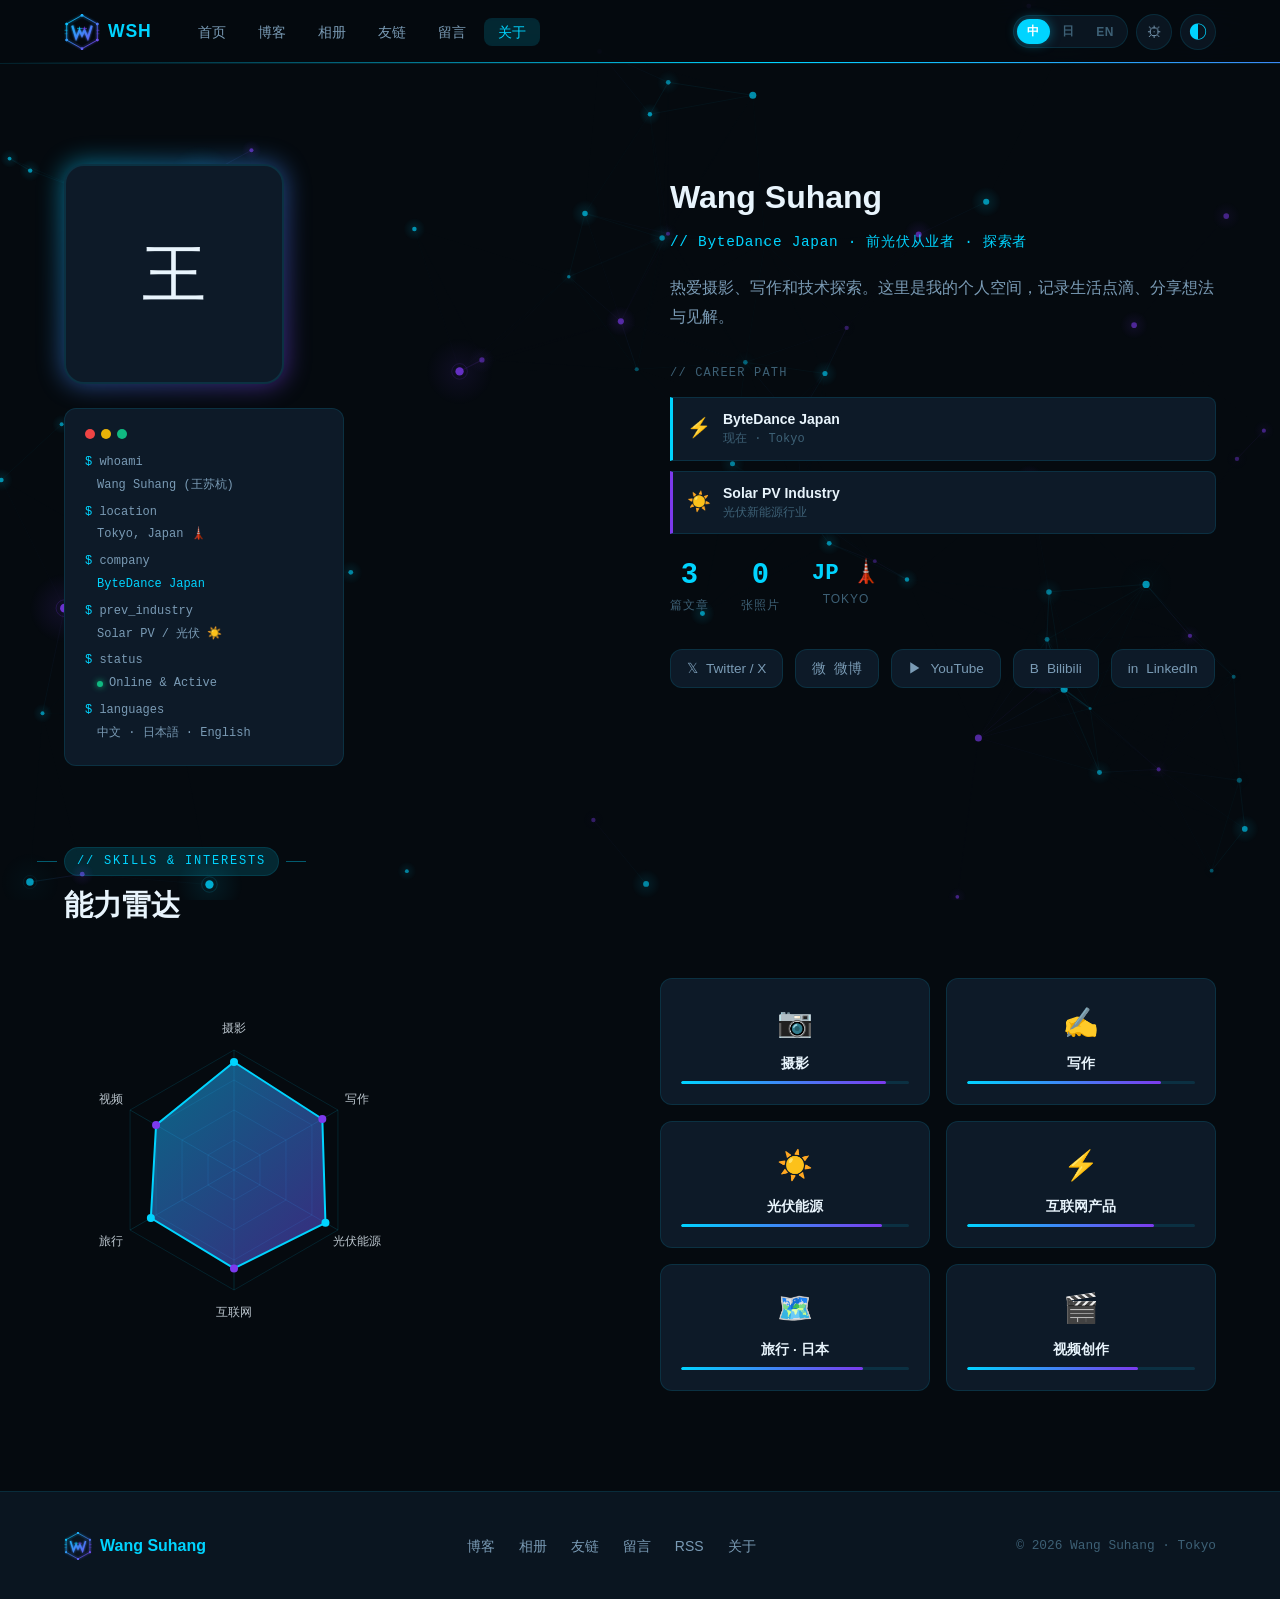
==== about.html @ 3ae5cc38 "Initial commit" ====
<!DOCTYPE html>
<html lang="zh-CN" data-theme="dark">
<head>
  <meta charset="UTF-8">
  <meta name="viewport" content="width=device-width, initial-scale=1.0">
  <title>关于 — Wang Suhang</title>
  <link rel="stylesheet" href="css/main.css">
  <link rel="stylesheet" href="css/tech.css?v=2">
  <link rel="icon" href="data:image/svg+xml,<svg xmlns='http://www.w3.org/2000/svg' viewBox='0 0 100 100'><text y='.9em' font-size='90'>⬡</text></svg>">
</head>
<body>
  <canvas id="matrix" aria-hidden="true"></canvas>
  <canvas id="particles" aria-hidden="true"></canvas>
  <div class="data-stream data-stream-left" aria-hidden="true"></div>
  <div class="data-stream data-stream-right" aria-hidden="true"></div>

  <nav class="nav" id="nav">
    <div class="nav-inner">
      <a href="index.html" class="nav-logo">
        <span class="logo-hex">⬡</span><span class="logo-text">WSH</span>
      </a>
      <ul class="nav-links">
        <li><a href="index.html" class="nav-link" data-i18n="nav.home">首页</a></li>
        <li><a href="blog.html" class="nav-link" data-i18n="nav.blog">博客</a></li>
        <li><a href="gallery.html" class="nav-link" data-i18n="nav.gallery">相册</a></li>
        <li><a href="friends.html" class="nav-link">友链</a></li>
        <li><a href="guestbook.html" class="nav-link">留言</a></li>
        <li><a href="about.html" class="nav-link active" data-i18n="nav.about">关于</a></li>
      </ul>
      <div class="nav-controls">
        <div class="lang-switcher" id="langSwitcher">
          <button class="lang-btn active" data-lang="zh">中</button>
          <button class="lang-btn" data-lang="ja">日</button>
          <button class="lang-btn" data-lang="en">EN</button>
        </div>
        <button class="theme-toggle" id="themeToggle"><span class="theme-icon">◐</span></button>
        <button class="menu-toggle" id="menuToggle"><span></span><span></span><span></span></button>
      </div>
    </div>
    <div class="mobile-menu" id="mobileMenu">
      <a href="index.html" class="mobile-link" data-i18n="nav.home">首页</a>
      <a href="blog.html" class="mobile-link" data-i18n="nav.blog">博客</a>
      <a href="gallery.html" class="mobile-link" data-i18n="nav.gallery">相册</a>
      <a href="friends.html" class="mobile-link">友链</a>
      <a href="guestbook.html" class="mobile-link">留言</a>
      <a href="about.html" class="mobile-link" data-i18n="nav.about">关于</a>
    </div>
  </nav>

  <main style="padding-top: var(--nav-height);">
    <div class="section">
      <div class="container">
        <div class="about-grid">

          <!-- Left: Avatar + Terminal -->
          <div class="about-avatar fade-in">
            <div style="position:relative;display:inline-block;">
              <div class="avatar-glow"></div>
              <div class="avatar-frame" style="font-size:4rem;">王</div>
            </div>

            <!-- Terminal block -->
            <div style="margin-top:24px;background:var(--bg-card);border:1px solid var(--border);border-radius:var(--radius);padding:20px;font-family:var(--font-mono);font-size:0.75rem;color:var(--text-secondary);line-height:1.9;">
              <div style="display:flex;gap:6px;margin-bottom:12px;">
                <span style="width:10px;height:10px;border-radius:50%;background:#ef4444;"></span>
                <span style="width:10px;height:10px;border-radius:50%;background:#eab308;"></span>
                <span style="width:10px;height:10px;border-radius:50%;background:#10b981;"></span>
              </div>
              <div><span style="color:var(--accent);">$ </span>whoami</div>
              <div style="padding-left:12px;">Wang Suhang (王苏杭)</div>
              <div style="margin-top:4px;"><span style="color:var(--accent);">$ </span>location</div>
              <div style="padding-left:12px;">Tokyo, Japan 🗼</div>
              <div style="margin-top:4px;"><span style="color:var(--accent);">$ </span>company</div>
              <div style="padding-left:12px;color:#00d4ff;">ByteDance Japan</div>
              <div style="margin-top:4px;"><span style="color:var(--accent);">$ </span>prev_industry</div>
              <div style="padding-left:12px;">Solar PV / 光伏 ☀️</div>
              <div style="margin-top:4px;"><span style="color:var(--accent);">$ </span>status</div>
              <div style="padding-left:12px;display:flex;align-items:center;gap:6px;">
                <span style="width:6px;height:6px;border-radius:50%;background:#10b981;box-shadow:0 0 6px #10b981;display:inline-block;animation:pulse 2s infinite;"></span>
                Online &amp; Active
              </div>
              <div style="margin-top:4px;"><span style="color:var(--accent);">$ </span>languages</div>
              <div style="padding-left:12px;">中文 · 日本語 · English</div>
            </div>
          </div>

          <!-- Right: Info -->
          <div class="about-info fade-in">
            <h1 class="about-name">Wang Suhang</h1>
            <div class="about-tagline">// ByteDance Japan · 前光伏从业者 · 探索者</div>
            <p class="about-bio" data-i18n="about.bio">
              在字节跳动日本工作，曾深耕光伏新能源行业。热爱摄影、写作和技术探索，在两个截然不同的行业间穿行，深感跨界思维的力量。这里是我的个人空间，记录生活、分享见解、留住美好瞬间。
            </p>

            <!-- Career timeline -->
            <div style="margin-bottom:28px;">
              <div style="font-size:0.75rem;font-family:var(--font-mono);color:var(--text-muted);letter-spacing:0.1em;text-transform:uppercase;margin-bottom:14px;">// Career Path</div>
              <div style="display:flex;flex-direction:column;gap:10px;">
                <div style="display:flex;align-items:center;gap:12px;padding:10px 14px;background:var(--bg-card);border:1px solid var(--border);border-left:3px solid var(--accent);border-radius:0 var(--radius-sm) var(--radius-sm) 0;">
                  <span style="font-size:1.2rem;">⚡</span>
                  <div>
                    <div style="font-weight:600;font-size:0.875rem;">ByteDance Japan</div>
                    <div style="font-size:0.75rem;color:var(--text-muted);font-family:var(--font-mono);">现在 · Tokyo</div>
                  </div>
                </div>
                <div style="display:flex;align-items:center;gap:12px;padding:10px 14px;background:var(--bg-card);border:1px solid var(--border);border-left:3px solid var(--accent2);border-radius:0 var(--radius-sm) var(--radius-sm) 0;">
                  <span style="font-size:1.2rem;">☀️</span>
                  <div>
                    <div style="font-weight:600;font-size:0.875rem;">Solar PV Industry</div>
                    <div style="font-size:0.75rem;color:var(--text-muted);font-family:var(--font-mono);">光伏新能源行业</div>
                  </div>
                </div>
              </div>
            </div>

            <div class="about-stats">
              <div class="stat-item">
                <span class="stat-num" id="statPosts" data-count="0">0</span>
                <span class="stat-label" data-i18n="about.posts">篇文章</span>
              </div>
              <div class="stat-item">
                <span class="stat-num" id="statPhotos" data-count="0">0</span>
                <span class="stat-label" data-i18n="about.photos">张照片</span>
              </div>
              <div class="stat-item">
                <span class="stat-num" style="font-size:1.4rem;">JP 🗼</span>
                <span class="stat-label">Tokyo</span>
              </div>
            </div>

            <div class="social-links">
              <a href="#" class="social-link"><span>𝕏</span> Twitter / X</a>
              <a href="#" class="social-link"><span>微</span> 微博</a>
              <a href="#" class="social-link"><span>▶</span> YouTube</a>
              <a href="#" class="social-link"><span>B</span> Bilibili</a>
              <a href="#" class="social-link"><span>in</span> LinkedIn</a>
            </div>
          </div>
        </div>

        <!-- Radar + Skills -->
        <div class="skills-section fade-in">
          <div class="section-header" style="text-align:left;">
            <div class="section-tag">// Skills &amp; Interests</div>
            <h2 class="section-title" style="font-size:1.8rem;">能力雷达</h2>
          </div>

          <div style="display:grid;grid-template-columns:1fr 1fr;gap:40px;align-items:start;margin-top:32px;">
            <!-- Radar chart -->
            <div class="radar-wrap" style="justify-content:flex-start;">
              <canvas id="radarChart" style="max-width:340px;width:100%;"></canvas>
            </div>

            <!-- Skill cards -->
            <div class="skills-grid" style="margin-top:0;">
              <div class="skill-card" data-level="0.9">
                <div class="skill-icon">📷</div>
                <div class="skill-name">摄影</div>
                <div class="skill-bar"><div class="skill-fill"></div></div>
              </div>
              <div class="skill-card" data-level="0.85">
                <div class="skill-icon">✍️</div>
                <div class="skill-name">写作</div>
                <div class="skill-bar"><div class="skill-fill"></div></div>
              </div>
              <div class="skill-card" data-level="0.88">
                <div class="skill-icon">☀️</div>
                <div class="skill-name">光伏能源</div>
                <div class="skill-bar"><div class="skill-fill"></div></div>
              </div>
              <div class="skill-card" data-level="0.82">
                <div class="skill-icon">⚡</div>
                <div class="skill-name">互联网产品</div>
                <div class="skill-bar"><div class="skill-fill"></div></div>
              </div>
              <div class="skill-card" data-level="0.8">
                <div class="skill-icon">🗺️</div>
                <div class="skill-name">旅行 · 日本</div>
                <div class="skill-bar"><div class="skill-fill"></div></div>
              </div>
              <div class="skill-card" data-level="0.75">
                <div class="skill-icon">🎬</div>
                <div class="skill-name">视频创作</div>
                <div class="skill-bar"><div class="skill-fill"></div></div>
              </div>
            </div>
          </div>
        </div>

      </div>
    </div>
  </main>

  <footer class="footer">
    <div class="container">
      <div class="footer-inner">
        <div class="footer-brand"><span class="logo-hex">⬡</span><span class="footer-name">Wang Suhang</span></div>
        <div class="footer-links">
          <a href="blog.html" data-i18n="nav.blog">博客</a>
          <a href="gallery.html" data-i18n="nav.gallery">相册</a>
          <a href="friends.html">友链</a>
          <a href="guestbook.html">留言</a>
          <a href="feed.html">RSS</a>
          <a href="about.html" data-i18n="nav.about">关于</a>
        </div>
        <div class="footer-copy">© 2026 Wang Suhang · Tokyo</div>
      </div>
    </div>
  </footer>

  <script src="js/i18n.js"></script>
  <script src="js/theme.js"></script>
  <script src="js/matrix.js?v=3"></script>
  <script src="js/particles.js"></script>
  <script src="js/demo-data.js"></script>
  <script src="js/main.js"></script>
  <script src="js/video.js"></script>
  <script src="js/effects.js"></script>
  <script src="js/logo.js"></script>
  <script src="js/fx-panel.js"></script>
  <script src="js/about-page.js"></script>
  <script>
    document.addEventListener('DOMContentLoaded', () => {
      drawRadar('radarChart',
        ['摄影','写作','光伏能源','互联网','旅行','视频'],
        [0.9, 0.85, 0.88, 0.82, 0.8, 0.75]
      );
    });
  </script>
</body>
</html>
---- css/main.css ----
/* ============================================
   DESIGN TOKENS
   ============================================ */
:root {
  /* Colors - Dark Theme */
  --bg-primary: #050a0f;
  --bg-secondary: #0a1520;
  --bg-card: #0d1a28;
  --bg-card-hover: #122030;

  --accent: #00d4ff;
  --accent-dim: rgba(0, 212, 255, 0.15);
  --accent-glow: rgba(0, 212, 255, 0.4);
  --accent2: #7c3aed;
  --accent2-dim: rgba(124, 58, 237, 0.15);

  --text-primary: #e8f4fc;
  --text-secondary: #7a9bb5;
  --text-muted: #3d6075;

  --border: rgba(0, 212, 255, 0.12);
  --border-hover: rgba(0, 212, 255, 0.35);

  --shadow-card: 0 4px 24px rgba(0, 0, 0, 0.4);
  --shadow-glow: 0 0 30px rgba(0, 212, 255, 0.15);

  /* Typography */
  --font-sans: -apple-system, BlinkMacSystemFont, 'PingFang SC', 'Noto Sans SC', 'Hiragino Kaku Gothic ProN', 'Yu Gothic', 'Microsoft YaHei', sans-serif;
  --font-mono: 'SF Mono', 'Cascadia Code', 'Consolas', 'Source Code Pro', monospace;

  /* Sizes */
  --nav-height: 64px;
  --radius: 12px;
  --radius-sm: 8px;
  --radius-lg: 20px;

  /* Transitions */
  --transition: 0.25s cubic-bezier(0.4, 0, 0.2, 1);
  --transition-slow: 0.5s cubic-bezier(0.4, 0, 0.2, 1);
}

/* Light Theme */
[data-theme="light"] {
  --bg-primary: #f0f4f8;
  --bg-secondary: #e2eaf2;
  --bg-card: #ffffff;
  --bg-card-hover: #f7fafc;

  --accent: #0077aa;
  --accent-dim: rgba(0, 119, 170, 0.1);
  --accent-glow: rgba(0, 119, 170, 0.25);
  --accent2: #6d28d9;
  --accent2-dim: rgba(109, 40, 217, 0.1);

  --text-primary: #0f1923;
  --text-secondary: #4a6280;
  --text-muted: #8aa0b8;

  --border: rgba(0, 119, 170, 0.15);
  --border-hover: rgba(0, 119, 170, 0.4);

  --shadow-card: 0 4px 20px rgba(0, 0, 0, 0.08);
  --shadow-glow: 0 0 24px rgba(0, 119, 170, 0.1);
}

/* ============================================
   RESET & BASE
   ============================================ */
*, *::before, *::after { box-sizing: border-box; margin: 0; padding: 0; }

html { scroll-behavior: smooth; font-size: 16px; }

body {
  font-family: var(--font-sans);
  background: var(--bg-primary);
  color: var(--text-primary);
  line-height: 1.6;
  overflow-x: hidden;
  transition: background var(--transition), color var(--transition);
}

a { color: inherit; text-decoration: none; }
img { display: block; max-width: 100%; }
button { cursor: pointer; border: none; background: none; font-family: inherit; }
ul { list-style: none; }

/* Scrollbar */
::-webkit-scrollbar { width: 6px; }
::-webkit-scrollbar-track { background: var(--bg-secondary); }
::-webkit-scrollbar-thumb { background: var(--accent-dim); border-radius: 3px; }
::-webkit-scrollbar-thumb:hover { background: var(--accent); }

/* ============================================
   CANVAS PARTICLES
   ============================================ */
#particles {
  position: fixed;
  inset: 0;
  z-index: 0;
  pointer-events: none;
  opacity: 0.6;
}

/* ============================================
   NAVIGATION
   ============================================ */
.nav {
  position: fixed;
  top: 0; left: 0; right: 0;
  z-index: 100;
  height: var(--nav-height);
  background: rgba(5, 10, 15, 0.75);
  backdrop-filter: blur(20px);
  -webkit-backdrop-filter: blur(20px);
  border-bottom: 1px solid var(--border);
  transition: background var(--transition), border-color var(--transition);
}

[data-theme="light"] .nav {
  background: rgba(240, 244, 248, 0.85);
}

.nav.scrolled {
  background: rgba(5, 10, 15, 0.95);
  border-color: var(--border-hover);
}

[data-theme="light"] .nav.scrolled {
  background: rgba(240, 244, 248, 0.97);
}

.nav-inner {
  max-width: 1200px;
  margin: 0 auto;
  padding: 0 24px;
  height: 100%;
  display: flex;
  align-items: center;
  gap: 32px;
}

.nav-logo {
  display: flex;
  align-items: center;
  gap: 8px;
  font-weight: 700;
  font-size: 1.1rem;
  color: var(--accent);
  letter-spacing: 0.05em;
  flex-shrink: 0;
}

.logo-hex {
  font-size: 1.4rem;
  filter: drop-shadow(0 0 8px var(--accent-glow));
  animation: hexRotate 8s linear infinite;
}

@keyframes hexRotate {
  from { transform: rotate(0deg); }
  to { transform: rotate(360deg); }
}

.nav-links {
  display: flex;
  gap: 4px;
  flex: 1;
}

.nav-link {
  padding: 6px 14px;
  border-radius: var(--radius-sm);
  font-size: 0.9rem;
  color: var(--text-secondary);
  transition: color var(--transition), background var(--transition);
  position: relative;
}

.nav-link:hover, .nav-link.active {
  color: var(--accent);
  background: var(--accent-dim);
}

.nav-controls {
  display: flex;
  align-items: center;
  gap: 8px;
  margin-left: auto;
}

/* Language Switcher */
.lang-switcher {
  display: flex;
  background: var(--bg-secondary);
  border: 1px solid var(--border);
  border-radius: 999px;
  padding: 3px;
  gap: 2px;
}

.lang-btn {
  padding: 4px 10px;
  border-radius: 999px;
  font-size: 0.75rem;
  font-weight: 600;
  color: var(--text-muted);
  transition: all var(--transition);
  letter-spacing: 0.05em;
}

.lang-btn:hover { color: var(--text-secondary); }

.lang-btn.active {
  background: var(--accent);
  color: #fff;
  box-shadow: 0 0 12px var(--accent-glow);
}

/* Theme Toggle */
.theme-toggle {
  width: 36px;
  height: 36px;
  border-radius: 50%;
  display: flex;
  align-items: center;
  justify-content: center;
  background: var(--bg-secondary);
  border: 1px solid var(--border);
  color: var(--accent);
  font-size: 1.1rem;
  transition: all var(--transition);
}

.theme-toggle:hover {
  border-color: var(--accent);
  box-shadow: 0 0 12px var(--accent-glow);
}

/* Mobile Menu Button */
.menu-toggle {
  display: none;
  flex-direction: column;
  gap: 5px;
  width: 36px;
  height: 36px;
  align-items: center;
  justify-content: center;
  border-radius: var(--radius-sm);
  background: var(--bg-secondary);
  border: 1px solid var(--border);
}

.menu-toggle span {
  display: block;
  width: 18px;
  height: 1.5px;
  background: var(--text-primary);
  border-radius: 2px;
  transition: all var(--transition);
}

/* Mobile Menu */
.mobile-menu {
  display: none;
  flex-direction: column;
  padding: 16px 24px;
  border-top: 1px solid var(--border);
  background: var(--bg-primary);
  gap: 4px;
}

.mobile-menu.open { display: flex; }

.mobile-link {
  padding: 10px 14px;
  border-radius: var(--radius-sm);
  color: var(--text-secondary);
  font-size: 0.95rem;
  transition: all var(--transition);
}

.mobile-link:hover { color: var(--accent); background: var(--accent-dim); }

/* ============================================
   HERO
   ============================================ */
.hero {
  position: relative;
  min-height: 100vh;
  display: flex;
  align-items: center;
  justify-content: center;
  padding: var(--nav-height) 24px 80px;
  overflow: hidden;
}

/* Animated grid */
.hero-grid {
  position: absolute;
  inset: 0;
  background-image:
    linear-gradient(var(--border) 1px, transparent 1px),
    linear-gradient(90deg, var(--border) 1px, transparent 1px);
  background-size: 60px 60px;
  mask-image: radial-gradient(ellipse 80% 70% at 50% 50%, black 30%, transparent 100%);
  animation: gridScroll 20s linear infinite;
}

@keyframes gridScroll {
  from { transform: translateY(0); }
  to { transform: translateY(60px); }
}

.hero-content {
  position: relative;
  z-index: 1;
  text-align: center;
  max-width: 800px;
}

.hero-badge {
  display: inline-flex;
  align-items: center;
  gap: 8px;
  padding: 6px 16px;
  border-radius: 999px;
  border: 1px solid var(--border);
  background: var(--accent-dim);
  font-size: 0.8rem;
  font-family: var(--font-mono);
  color: var(--accent);
  margin-bottom: 32px;
  letter-spacing: 0.05em;
}

.badge-dot {
  width: 7px;
  height: 7px;
  border-radius: 50%;
  background: var(--accent);
  box-shadow: 0 0 8px var(--accent);
  animation: pulse 2s ease-in-out infinite;
}

@keyframes pulse {
  0%, 100% { opacity: 1; transform: scale(1); }
  50% { opacity: 0.6; transform: scale(0.85); }
}

.hero-title {
  font-size: clamp(2.5rem, 6vw, 4.5rem);
  font-weight: 800;
  line-height: 1.1;
  margin-bottom: 24px;
  display: flex;
  flex-direction: column;
  gap: 8px;
}

.title-line {
  font-size: 0.5em;
  color: var(--text-secondary);
  font-weight: 400;
  letter-spacing: 0.1em;
}

.title-name {
  background: linear-gradient(135deg, var(--accent) 0%, var(--accent2) 100%);
  -webkit-background-clip: text;
  -webkit-text-fill-color: transparent;
  background-clip: text;
  filter: drop-shadow(0 0 30px var(--accent-glow));
}

/* Glitch effect */
.glitch {
  position: relative;
}

.glitch::before, .glitch::after {
  content: attr(data-text);
  position: absolute;
  top: 0; left: 0;
  background: linear-gradient(135deg, var(--accent) 0%, var(--accent2) 100%);
  -webkit-background-clip: text;
  -webkit-text-fill-color: transparent;
  background-clip: text;
}

.glitch::before {
  animation: glitch1 4s infinite;
  clip-path: polygon(0 20%, 100% 20%, 100% 40%, 0 40%);
}

.glitch::after {
  animation: glitch2 4s infinite;
  clip-path: polygon(0 60%, 100% 60%, 100% 80%, 0 80%);
}

@keyframes glitch1 {
  0%, 90%, 100% { transform: translate(0); opacity: 0; }
  92% { transform: translate(-3px, 1px); opacity: 0.7; }
  94% { transform: translate(3px, -1px); opacity: 0.7; }
  96% { transform: translate(0); opacity: 0; }
}

@keyframes glitch2 {
  0%, 93%, 100% { transform: translate(0); opacity: 0; }
  95% { transform: translate(3px, 2px); opacity: 0.5; }
  97% { transform: translate(-3px, -2px); opacity: 0.5; }
  99% { transform: translate(0); opacity: 0; }
}

.hero-subtitle {
  font-size: clamp(1rem, 2.5vw, 1.25rem);
  color: var(--text-secondary);
  margin-bottom: 40px;
  font-family: var(--font-mono);
  letter-spacing: 0.05em;
}

.hero-actions {
  display: flex;
  gap: 16px;
  justify-content: center;
  flex-wrap: wrap;
}

.hero-scroll {
  position: absolute;
  bottom: 32px;
  left: 50%;
  transform: translateX(-50%);
  display: flex;
  flex-direction: column;
  align-items: center;
  gap: 8px;
  color: var(--text-muted);
  font-size: 0.7rem;
  font-family: var(--font-mono);
  letter-spacing: 0.1em;
  text-transform: uppercase;
  animation: scrollBounce 2s ease-in-out infinite;
}

.scroll-line {
  width: 1px;
  height: 40px;
  background: linear-gradient(to bottom, transparent, var(--accent));
}

@keyframes scrollBounce {
  0%, 100% { transform: translateX(-50%) translateY(0); }
  50% { transform: translateX(-50%) translateY(8px); }
}

/* ============================================
   BUTTONS
   ============================================ */
.btn {
  display: inline-flex;
  align-items: center;
  gap: 8px;
  padding: 12px 24px;
  border-radius: var(--radius);
  font-size: 0.9rem;
  font-weight: 600;
  transition: all var(--transition);
  cursor: pointer;
  border: 1px solid transparent;
  position: relative;
  overflow: hidden;
}

.btn svg { width: 16px; height: 16px; transition: transform var(--transition); }
.btn:hover svg { transform: translateX(3px); }

.btn-primary {
  background: linear-gradient(135deg, var(--accent), var(--accent2));
  color: #fff;
  box-shadow: 0 4px 20px var(--accent-glow);
}

.btn-primary:hover {
  box-shadow: 0 6px 30px var(--accent-glow), 0 0 0 1px var(--accent);
  transform: translateY(-1px);
}

.btn-ghost {
  background: transparent;
  color: var(--text-secondary);
  border-color: var(--border);
}

.btn-ghost:hover {
  color: var(--accent);
  border-color: var(--accent);
  background: var(--accent-dim);
}

.btn-outline {
  background: transparent;
  color: var(--accent);
  border-color: var(--accent);
}

.btn-outline:hover {
  background: var(--accent-dim);
  box-shadow: 0 0 16px var(--accent-glow);
}

/* ============================================
   SECTIONS
   ============================================ */
.section {
  position: relative;
  z-index: 1;
  padding: 100px 0;
}

.section-dark {
  background: var(--bg-secondary);
}

.container {
  max-width: 1200px;
  margin: 0 auto;
  padding: 0 24px;
}

.section-header {
  text-align: center;
  margin-bottom: 56px;
}

.section-tag {
  display: inline-block;
  font-family: var(--font-mono);
  font-size: 0.75rem;
  color: var(--accent);
  letter-spacing: 0.15em;
  text-transform: uppercase;
  margin-bottom: 12px;
  padding: 4px 12px;
  border: 1px solid var(--border);
  border-radius: 999px;
  background: var(--accent-dim);
}

.section-title {
  font-size: clamp(1.8rem, 4vw, 2.8rem);
  font-weight: 700;
  line-height: 1.2;
}

.section-footer {
  text-align: center;
  margin-top: 48px;
}

/* ============================================
   POSTS GRID
   ============================================ */
.posts-grid {
  display: grid;
  grid-template-columns: repeat(auto-fill, minmax(320px, 1fr));
  gap: 24px;
}

.post-card {
  background: var(--bg-card);
  border: 1px solid var(--border);
  border-radius: var(--radius-lg);
  padding: 28px;
  transition: all var(--transition);
  cursor: pointer;
  display: flex;
  flex-direction: column;
  gap: 12px;
  position: relative;
  overflow: hidden;
}

.post-card::before {
  content: '';
  position: absolute;
  top: 0; left: 0; right: 0;
  height: 2px;
  background: linear-gradient(90deg, var(--accent), var(--accent2));
  transform: scaleX(0);
  transition: transform var(--transition);
}

.post-card:hover {
  border-color: var(--border-hover);
  transform: translateY(-4px);
  box-shadow: var(--shadow-card), var(--shadow-glow);
}

.post-card:hover::before { transform: scaleX(1); }

.post-meta {
  display: flex;
  align-items: center;
  gap: 12px;
  font-size: 0.75rem;
  font-family: var(--font-mono);
  color: var(--text-muted);
}

.post-tag {
  padding: 2px 8px;
  border-radius: 999px;
  background: var(--accent2-dim);
  color: var(--accent2);
  border: 1px solid rgba(124, 58, 237, 0.2);
}

[data-theme="light"] .post-tag {
  background: rgba(109, 40, 217, 0.08);
}

.post-title {
  font-size: 1.1rem;
  font-weight: 600;
  line-height: 1.4;
  color: var(--text-primary);
}

.post-excerpt {
  font-size: 0.875rem;
  color: var(--text-secondary);
  line-height: 1.6;
  flex: 1;
  display: -webkit-box;
  -webkit-line-clamp: 3;
  -webkit-box-orient: vertical;
  overflow: hidden;
}

.post-footer {
  display: flex;
  align-items: center;
  justify-content: space-between;
  margin-top: 8px;
  padding-top: 16px;
  border-top: 1px solid var(--border);
  font-size: 0.8rem;
  color: var(--text-muted);
  font-family: var(--font-mono);
}

.post-read {
  color: var(--accent);
  display: flex;
  align-items: center;
  gap: 4px;
}

/* ============================================
   GALLERY GRID
   ============================================ */
.gallery-grid {
  display: grid;
  grid-template-columns: repeat(auto-fill, minmax(240px, 1fr));
  gap: 16px;
}

.gallery-item {
  aspect-ratio: 1;
  border-radius: var(--radius);
  overflow: hidden;
  background: var(--bg-card);
  border: 1px solid var(--border);
  position: relative;
  cursor: pointer;
  transition: all var(--transition);
}

.gallery-item:hover {
  transform: scale(1.02);
  box-shadow: var(--shadow-card);
  border-color: var(--border-hover);
}

.gallery-item img, .gallery-item video {
  width: 100%;
  height: 100%;
  object-fit: cover;
  transition: transform var(--transition-slow);
}

.gallery-item:hover img, .gallery-item:hover video {
  transform: scale(1.05);
}

.gallery-overlay {
  position: absolute;
  inset: 0;
  background: linear-gradient(to top, rgba(5,10,15,0.8) 0%, transparent 60%);
  display: flex;
  align-items: flex-end;
  padding: 16px;
  opacity: 0;
  transition: opacity var(--transition);
}

.gallery-item:hover .gallery-overlay { opacity: 1; }

.gallery-caption {
  font-size: 0.8rem;
  color: rgba(255,255,255,0.9);
}

.gallery-placeholder {
  width: 100%;
  height: 100%;
  display: flex;
  flex-direction: column;
  align-items: center;
  justify-content: center;
  gap: 12px;
  color: var(--text-muted);
  font-size: 0.8rem;
  font-family: var(--font-mono);
}

.gallery-placeholder-icon {
  font-size: 2rem;
  opacity: 0.4;
}

/* ============================================
   FOOTER
   ============================================ */
.footer {
  position: relative;
  z-index: 1;
  background: var(--bg-secondary);
  border-top: 1px solid var(--border);
  padding: 40px 0;
}

.footer-inner {
  display: flex;
  align-items: center;
  justify-content: space-between;
  flex-wrap: wrap;
  gap: 16px;
}

.footer-brand {
  display: flex;
  align-items: center;
  gap: 8px;
  font-weight: 600;
  color: var(--accent);
}

.footer-links {
  display: flex;
  gap: 24px;
}

.footer-links a {
  font-size: 0.875rem;
  color: var(--text-secondary);
  transition: color var(--transition);
}

.footer-links a:hover { color: var(--accent); }

.footer-copy {
  font-size: 0.8rem;
  color: var(--text-muted);
  font-family: var(--font-mono);
}

/* ============================================
   PAGE HEADER (for inner pages)
   ============================================ */
.page-header {
  padding: calc(var(--nav-height) + 60px) 24px 60px;
  text-align: center;
  position: relative;
  overflow: hidden;
  border-bottom: 1px solid var(--border);
}

.page-header-bg {
  position: absolute;
  inset: 0;
  background:
    radial-gradient(ellipse 60% 100% at 50% 0%, var(--accent-dim) 0%, transparent 70%);
  pointer-events: none;
}

.page-header-content { position: relative; z-index: 1; }

.page-tag {
  display: inline-block;
  font-family: var(--font-mono);
  font-size: 0.75rem;
  color: var(--accent);
  letter-spacing: 0.15em;
  text-transform: uppercase;
  margin-bottom: 16px;
}

.page-title {
  font-size: clamp(2rem, 5vw, 3.5rem);
  font-weight: 800;
  margin-bottom: 12px;
}

.page-subtitle {
  font-size: 1rem;
  color: var(--text-secondary);
}

/* ============================================
   BLOG PAGE
   ============================================ */
.blog-controls {
  display: flex;
  align-items: center;
  justify-content: space-between;
  margin-bottom: 32px;
  gap: 16px;
  flex-wrap: wrap;
}

.search-box {
  display: flex;
  align-items: center;
  gap: 10px;
  background: var(--bg-card);
  border: 1px solid var(--border);
  border-radius: var(--radius);
  padding: 10px 16px;
  flex: 1;
  max-width: 400px;
  transition: border-color var(--transition);
}

.search-box:focus-within {
  border-color: var(--accent);
  box-shadow: 0 0 0 3px var(--accent-dim);
}

.search-box input {
  background: none;
  border: none;
  outline: none;
  color: var(--text-primary);
  font-family: var(--font-sans);
  font-size: 0.9rem;
  width: 100%;
}

.search-box input::placeholder { color: var(--text-muted); }

.search-icon { color: var(--text-muted); font-size: 0.9rem; }

.tag-filters {
  display: flex;
  gap: 8px;
  flex-wrap: wrap;
}

.tag-filter {
  padding: 6px 14px;
  border-radius: 999px;
  font-size: 0.8rem;
  border: 1px solid var(--border);
  background: var(--bg-card);
  color: var(--text-secondary);
  cursor: pointer;
  transition: all var(--transition);
}

.tag-filter:hover, .tag-filter.active {
  border-color: var(--accent);
  color: var(--accent);
  background: var(--accent-dim);
}

/* Admin Button */
.admin-fab {
  position: fixed;
  bottom: 32px;
  right: 32px;
  z-index: 50;
  width: 56px;
  height: 56px;
  border-radius: 50%;
  background: linear-gradient(135deg, var(--accent), var(--accent2));
  color: #fff;
  font-size: 1.5rem;
  display: flex;
  align-items: center;
  justify-content: center;
  box-shadow: 0 4px 20px var(--accent-glow);
  transition: all var(--transition);
  cursor: pointer;
  border: none;
}

.admin-fab:hover {
  transform: scale(1.1);
  box-shadow: 0 6px 30px var(--accent-glow);
}

/* ============================================
   BLOG POST DETAIL
   ============================================ */
.post-detail {
  max-width: 760px;
  margin: 0 auto;
  padding: 60px 24px 100px;
}

.post-detail-header {
  margin-bottom: 48px;
}

.post-detail-meta {
  display: flex;
  align-items: center;
  gap: 16px;
  margin-bottom: 20px;
  font-size: 0.8rem;
  font-family: var(--font-mono);
  color: var(--text-muted);
  flex-wrap: wrap;
}

.post-detail-title {
  font-size: clamp(1.8rem, 4vw, 2.8rem);
  font-weight: 800;
  line-height: 1.2;
  margin-bottom: 16px;
}

.post-detail-subtitle {
  font-size: 1.05rem;
  color: var(--text-secondary);
  line-height: 1.6;
}

.post-detail-divider {
  height: 1px;
  background: var(--border);
  margin: 32px 0;
}

/* Prose styles */
.prose {
  color: var(--text-primary);
  line-height: 1.8;
  font-size: 1rem;
}

.prose h1, .prose h2, .prose h3, .prose h4 {
  font-weight: 700;
  line-height: 1.3;
  margin: 2em 0 0.75em;
}

.prose h2 { font-size: 1.5rem; color: var(--accent); }
.prose h3 { font-size: 1.2rem; }

.prose p { margin: 0 0 1.25em; }

.prose a {
  color: var(--accent);
  border-bottom: 1px solid var(--accent-dim);
  transition: border-color var(--transition);
}

.prose a:hover { border-color: var(--accent); }

.prose code {
  font-family: var(--font-mono);
  font-size: 0.85em;
  background: var(--bg-card);
  color: var(--accent);
  padding: 2px 6px;
  border-radius: 4px;
  border: 1px solid var(--border);
}

.prose pre {
  background: var(--bg-card);
  border: 1px solid var(--border);
  border-radius: var(--radius);
  padding: 20px;
  overflow-x: auto;
  margin: 1.5em 0;
}

.prose pre code {
  background: none;
  border: none;
  padding: 0;
  font-size: 0.875rem;
  color: var(--text-primary);
}

.prose blockquote {
  border-left: 3px solid var(--accent);
  padding-left: 20px;
  color: var(--text-secondary);
  font-style: italic;
  margin: 1.5em 0;
}

.prose ul, .prose ol {
  padding-left: 1.5em;
  margin: 1em 0;
}

.prose li { margin: 0.4em 0; }
.prose ul li { list-style: disc; }
.prose ol li { list-style: decimal; }

.prose img {
  border-radius: var(--radius);
  margin: 1.5em 0;
  max-width: 100%;
  border: 1px solid var(--border);
}

.prose hr {
  border: none;
  border-top: 1px solid var(--border);
  margin: 2em 0;
}

/* Share Buttons */
.share-section {
  margin-top: 60px;
  padding-top: 32px;
  border-top: 1px solid var(--border);
}

.share-label {
  font-size: 0.85rem;
  font-family: var(--font-mono);
  color: var(--text-muted);
  letter-spacing: 0.1em;
  text-transform: uppercase;
  margin-bottom: 16px;
}

.share-buttons {
  display: flex;
  gap: 12px;
  flex-wrap: wrap;
}

.share-btn {
  display: flex;
  align-items: center;
  gap: 8px;
  padding: 9px 18px;
  border-radius: var(--radius);
  font-size: 0.85rem;
  font-weight: 500;
  border: 1px solid var(--border);
  background: var(--bg-card);
  color: var(--text-secondary);
  cursor: pointer;
  transition: all var(--transition);
}

.share-btn:hover {
  transform: translateY(-2px);
  box-shadow: 0 4px 12px rgba(0,0,0,0.2);
}

.share-btn.twitter:hover { border-color: #1da1f2; color: #1da1f2; background: rgba(29,161,242,0.08); }
.share-btn.weibo:hover { border-color: #e6162d; color: #e6162d; background: rgba(230,22,45,0.08); }
.share-btn.wechat:hover { border-color: #07c160; color: #07c160; background: rgba(7,193,96,0.08); }
.share-btn.linkedin:hover { border-color: #0077b5; color: #0077b5; background: rgba(0,119,181,0.08); }
.share-btn.copy:hover { border-color: var(--accent); color: var(--accent); background: var(--accent-dim); }

/* WeChat QR Popup */
.wechat-popup {
  position: fixed;
  inset: 0;
  z-index: 200;
  background: rgba(0,0,0,0.7);
  display: flex;
  align-items: center;
  justify-content: center;
  backdrop-filter: blur(8px);
}

.wechat-popup.hidden { display: none; }

.wechat-popup-inner {
  background: var(--bg-card);
  border: 1px solid var(--border);
  border-radius: var(--radius-lg);
  padding: 32px;
  text-align: center;
  max-width: 300px;
}

.wechat-qr {
  width: 200px;
  height: 200px;
  margin: 0 auto 16px;
  background: #fff;
  border-radius: var(--radius);
  display: flex;
  align-items: center;
  justify-content: center;
  font-size: 0.8rem;
  color: #333;
  padding: 8px;
}

/* ============================================
   ABOUT PAGE
   ============================================ */
.about-grid {
  display: grid;
  grid-template-columns: 1fr 1fr;
  gap: 60px;
  align-items: start;
}

.about-avatar {
  position: relative;
  width: 280px;
}

.avatar-frame {
  position: relative;
  width: 220px;
  height: 220px;
  border-radius: var(--radius-lg);
  overflow: hidden;
  border: 2px solid var(--border);
  background: var(--bg-card);
  display: flex;
  align-items: center;
  justify-content: center;
  font-size: 5rem;
}

.avatar-glow {
  position: absolute;
  inset: -2px;
  border-radius: calc(var(--radius-lg) + 2px);
  background: linear-gradient(135deg, var(--accent), var(--accent2));
  z-index: -1;
  opacity: 0.5;
  filter: blur(12px);
}

.about-info { padding-top: 8px; }

.about-name {
  font-size: 2rem;
  font-weight: 800;
  margin-bottom: 8px;
}

.about-tagline {
  font-family: var(--font-mono);
  color: var(--accent);
  font-size: 0.9rem;
  margin-bottom: 20px;
  letter-spacing: 0.05em;
}

.about-bio {
  color: var(--text-secondary);
  line-height: 1.8;
  margin-bottom: 32px;
}

.about-stats {
  display: flex;
  gap: 32px;
  margin-bottom: 32px;
}

.stat-item { text-align: center; }

.stat-num {
  font-size: 1.8rem;
  font-weight: 800;
  color: var(--accent);
  font-family: var(--font-mono);
  display: block;
  line-height: 1;
}

.stat-label {
  font-size: 0.75rem;
  color: var(--text-muted);
  text-transform: uppercase;
  letter-spacing: 0.08em;
  margin-top: 4px;
}

.social-links {
  display: flex;
  gap: 12px;
  flex-wrap: wrap;
}

.social-link {
  display: flex;
  align-items: center;
  gap: 8px;
  padding: 8px 16px;
  border-radius: var(--radius);
  border: 1px solid var(--border);
  background: var(--bg-card);
  color: var(--text-secondary);
  font-size: 0.85rem;
  transition: all var(--transition);
}

.social-link:hover {
  border-color: var(--accent);
  color: var(--accent);
  background: var(--accent-dim);
}

/* Skills */
.skills-section { margin-top: 80px; }

.skills-grid {
  display: grid;
  grid-template-columns: repeat(auto-fill, minmax(200px, 1fr));
  gap: 16px;
  margin-top: 32px;
}

.skill-card {
  background: var(--bg-card);
  border: 1px solid var(--border);
  border-radius: var(--radius);
  padding: 20px;
  text-align: center;
  transition: all var(--transition);
}

.skill-card:hover {
  border-color: var(--accent);
  box-shadow: var(--shadow-glow);
  transform: translateY(-2px);
}

.skill-icon { font-size: 1.8rem; margin-bottom: 8px; }
.skill-name { font-size: 0.85rem; font-weight: 600; margin-bottom: 6px; }

.skill-bar {
  height: 3px;
  background: var(--border);
  border-radius: 2px;
  overflow: hidden;
}

.skill-fill {
  height: 100%;
  background: linear-gradient(90deg, var(--accent), var(--accent2));
  border-radius: 2px;
  transform-origin: left;
  transform: scaleX(0);
  transition: transform 1s cubic-bezier(0.4, 0, 0.2, 1);
}

.skill-card.animate .skill-fill { transform: scaleX(1); }

/* ============================================
   GALLERY PAGE
   ============================================ */
.gallery-controls {
  display: flex;
  gap: 12px;
  margin-bottom: 32px;
  flex-wrap: wrap;
}

.gallery-filter {
  padding: 7px 18px;
  border-radius: 999px;
  font-size: 0.85rem;
  border: 1px solid var(--border);
  background: var(--bg-card);
  color: var(--text-secondary);
  cursor: pointer;
  transition: all var(--transition);
}

.gallery-filter:hover, .gallery-filter.active {
  border-color: var(--accent);
  color: var(--accent);
  background: var(--accent-dim);
}

.gallery-main {
  display: grid;
  grid-template-columns: repeat(auto-fill, minmax(280px, 1fr));
  gap: 20px;
}

/* Lightbox */
.lightbox {
  position: fixed;
  inset: 0;
  z-index: 200;
  background: rgba(0,0,0,0.92);
  display: flex;
  align-items: center;
  justify-content: center;
  backdrop-filter: blur(8px);
  padding: 24px;
}

.lightbox.hidden { display: none; }

.lightbox-content {
  position: relative;
  max-width: 90vw;
  max-height: 85vh;
}

.lightbox-content img, .lightbox-content video {
  max-width: 100%;
  max-height: 85vh;
  border-radius: var(--radius);
  object-fit: contain;
}

.lightbox-close {
  position: fixed;
  top: 20px;
  right: 20px;
  width: 40px;
  height: 40px;
  border-radius: 50%;
  background: var(--bg-card);
  border: 1px solid var(--border);
  color: var(--text-primary);
  font-size: 1.2rem;
  display: flex;
  align-items: center;
  justify-content: center;
  cursor: pointer;
  transition: all var(--transition);
}

.lightbox-close:hover {
  background: var(--accent);
  color: #fff;
}

/* ============================================
   ADMIN / EDITOR
   ============================================ */
.admin-layout {
  display: grid;
  grid-template-columns: 260px 1fr;
  min-height: calc(100vh - var(--nav-height));
  margin-top: var(--nav-height);
}

.admin-sidebar {
  background: var(--bg-secondary);
  border-right: 1px solid var(--border);
  padding: 24px 16px;
  position: sticky;
  top: var(--nav-height);
  height: calc(100vh - var(--nav-height));
  overflow-y: auto;
}

.admin-nav-title {
  font-size: 0.7rem;
  font-family: var(--font-mono);
  color: var(--text-muted);
  letter-spacing: 0.12em;
  text-transform: uppercase;
  padding: 0 12px;
  margin-bottom: 8px;
  margin-top: 20px;
}

.admin-nav-title:first-child { margin-top: 0; }

.admin-nav-link {
  display: flex;
  align-items: center;
  gap: 10px;
  padding: 9px 12px;
  border-radius: var(--radius-sm);
  color: var(--text-secondary);
  font-size: 0.875rem;
  cursor: pointer;
  transition: all var(--transition);
  border: none;
  background: none;
  width: 100%;
  text-align: left;
}

.admin-nav-link:hover, .admin-nav-link.active {
  color: var(--accent);
  background: var(--accent-dim);
}

.admin-main {
  padding: 32px;
  overflow-y: auto;
}

.admin-title {
  font-size: 1.5rem;
  font-weight: 700;
  margin-bottom: 24px;
}

/* Editor */
.editor-form {
  display: flex;
  flex-direction: column;
  gap: 20px;
  max-width: 800px;
}

.form-row {
  display: grid;
  grid-template-columns: 1fr 1fr;
  gap: 16px;
}

.form-group {
  display: flex;
  flex-direction: column;
  gap: 6px;
}

.form-label {
  font-size: 0.8rem;
  font-family: var(--font-mono);
  color: var(--text-secondary);
  letter-spacing: 0.05em;
  text-transform: uppercase;
}

.form-input, .form-select, .form-textarea {
  background: var(--bg-card);
  border: 1px solid var(--border);
  border-radius: var(--radius-sm);
  padding: 10px 14px;
  color: var(--text-primary);
  font-family: var(--font-sans);
  font-size: 0.9rem;
  transition: border-color var(--transition), box-shadow var(--transition);
  outline: none;
}

.form-input:focus, .form-select:focus, .form-textarea:focus {
  border-color: var(--accent);
  box-shadow: 0 0 0 3px var(--accent-dim);
}

.form-select option { background: var(--bg-card); }

.form-textarea {
  resize: vertical;
  min-height: 120px;
  font-family: var(--font-sans);
}

.editor-area {
  background: var(--bg-card);
  border: 1px solid var(--border);
  border-radius: var(--radius);
  overflow: hidden;
}

.editor-toolbar {
  display: flex;
  gap: 4px;
  padding: 8px 12px;
  border-bottom: 1px solid var(--border);
  background: var(--bg-secondary);
  flex-wrap: wrap;
}

.toolbar-btn {
  padding: 5px 10px;
  border-radius: var(--radius-sm);
  font-size: 0.8rem;
  font-family: var(--font-mono);
  color: var(--text-secondary);
  background: none;
  border: 1px solid transparent;
  cursor: pointer;
  transition: all var(--transition);
}

.toolbar-btn:hover {
  border-color: var(--border);
  color: var(--accent);
  background: var(--accent-dim);
}

.editor-content {
  min-height: 400px;
  padding: 20px;
  outline: none;
  line-height: 1.8;
  font-size: 0.95rem;
  color: var(--text-primary);
}

.editor-content:empty::before {
  content: attr(data-placeholder);
  color: var(--text-muted);
  pointer-events: none;
}

.editor-actions {
  display: flex;
  gap: 12px;
  padding: 12px;
  border-top: 1px solid var(--border);
  background: var(--bg-secondary);
}

/* Posts List in Admin */
.admin-posts-list {
  display: flex;
  flex-direction: column;
  gap: 12px;
}

.admin-post-item {
  display: flex;
  align-items: center;
  justify-content: space-between;
  padding: 16px 20px;
  background: var(--bg-card);
  border: 1px solid var(--border);
  border-radius: var(--radius);
  gap: 16px;
  transition: border-color var(--transition);
}

.admin-post-item:hover { border-color: var(--border-hover); }

.admin-post-info { flex: 1; }

.admin-post-title { font-weight: 600; margin-bottom: 4px; }

.admin-post-meta {
  font-size: 0.75rem;
  font-family: var(--font-mono);
  color: var(--text-muted);
}

.admin-post-actions {
  display: flex;
  gap: 8px;
}

.btn-sm {
  padding: 6px 12px;
  font-size: 0.8rem;
  border-radius: var(--radius-sm);
}

.btn-danger {
  border: 1px solid rgba(239, 68, 68, 0.3);
  color: #ef4444;
  background: rgba(239, 68, 68, 0.08);
  transition: all var(--transition);
}

.btn-danger:hover { background: rgba(239, 68, 68, 0.15); border-color: #ef4444; }

/* Toast */
.toast {
  position: fixed;
  bottom: 80px;
  right: 32px;
  z-index: 300;
  background: var(--bg-card);
  border: 1px solid var(--border);
  border-radius: var(--radius);
  padding: 12px 20px;
  font-size: 0.875rem;
  color: var(--text-primary);
  box-shadow: var(--shadow-card);
  transform: translateY(20px);
  opacity: 0;
  transition: all var(--transition);
  pointer-events: none;
}

.toast.show {
  transform: translateY(0);
  opacity: 1;
}

.toast.success { border-color: rgba(16, 185, 129, 0.4); color: #10b981; }
.toast.error { border-color: rgba(239, 68, 68, 0.4); color: #ef4444; }

/* ============================================
   ANIMATIONS
   ============================================ */
.fade-in {
  opacity: 0;
  transform: translateY(24px);
  transition: opacity 0.6s ease, transform 0.6s ease;
}

.fade-in.visible {
  opacity: 1;
  transform: translateY(0);
}

/* ============================================
   RESPONSIVE
   ============================================ */
@media (max-width: 768px) {
  .nav-links { display: none; }
  .menu-toggle { display: flex; }

  .hero-title { font-size: 2.2rem; }

  .posts-grid { grid-template-columns: 1fr; }

  .about-grid {
    grid-template-columns: 1fr;
    gap: 32px;
  }

  .about-avatar { margin: 0 auto; }

  .admin-layout { grid-template-columns: 1fr; }
  .admin-sidebar { display: none; }

  .form-row { grid-template-columns: 1fr; }

  .footer-inner { flex-direction: column; align-items: flex-start; }
}

@media (max-width: 480px) {
  .container { padding: 0 16px; }
  .hero-actions { flex-direction: column; align-items: center; }
  .lang-switcher .lang-btn { padding: 4px 8px; }
}

/* ============================================
   UTILITY
   ============================================ */
.hidden { display: none !important; }
.text-accent { color: var(--accent); }
.mono { font-family: var(--font-mono); }
.text-muted { color: var(--text-muted); }

/* Status badge */
.status-badge {
  display: inline-flex;
  align-items: center;
  gap: 5px;
  padding: 2px 8px;
  border-radius: 999px;
  font-size: 0.7rem;
  font-family: var(--font-mono);
}

.status-published {
  background: rgba(16,185,129,0.12);
  color: #10b981;
  border: 1px solid rgba(16,185,129,0.25);
}

.status-draft {
  background: rgba(234,179,8,0.12);
  color: #eab308;
  border: 1px solid rgba(234,179,8,0.25);
}

/* Scan line effect (decorative) */
@keyframes scanline {
  0% { transform: translateY(-100%); }
  100% { transform: translateY(100vh); }
}
---- css/tech.css ----
/* ============================================
   TECH ENHANCEMENTS — Extra sci-fi layer
   ============================================ */

/* Logo SVG sizing */
.logo-svg {
  width: 36px;
  height: 36px;
  flex-shrink: 0;
  transition: filter 0.3s ease;
}
.nav-logo:hover .logo-svg {
  filter: drop-shadow(0 0 8px rgba(0,212,255,0.8));
}

/* ── Matrix Canvas ── */
#matrix {
  position: fixed;
  inset: 0;
  z-index: 0;
  pointer-events: none;
  opacity: 1;
}

/* ── Scan-line sweep on hero ── */
.hero::after {
  content: '';
  position: absolute;
  top: 0; left: 0; right: 0;
  height: 2px;
  background: linear-gradient(90deg, transparent 0%, rgba(0,212,255,0.6) 50%, transparent 100%);
  animation: scanSweep 6s linear infinite;
  pointer-events: none;
  z-index: 2;
}
@keyframes scanSweep {
  0%   { top: 0%;   opacity: 0; }
  5%   { opacity: 1; }
  95%  { opacity: 1; }
  100% { top: 100%; opacity: 0; }
}

/* ── Hexagonal grid on section-dark ── */
.section-dark {
  background-image:
    url("data:image/svg+xml,%3Csvg xmlns='http://www.w3.org/2000/svg' width='60' height='104'%3E%3Cpolygon points='30,2 58,17 58,47 30,62 2,47 2,17' fill='none' stroke='rgba(0,212,255,0.05)' stroke-width='1'/%3E%3Cpolygon points='30,54 58,69 58,99 30,114 2,99 2,69' fill='none' stroke='rgba(0,212,255,0.05)' stroke-width='1'/%3E%3C/svg%3E");
  background-size: 60px 104px;
}
[data-theme="light"] .section-dark {
  background-image:
    url("data:image/svg+xml,%3Csvg xmlns='http://www.w3.org/2000/svg' width='60' height='104'%3E%3Cpolygon points='30,2 58,17 58,47 30,62 2,47 2,17' fill='none' stroke='rgba(0,100,180,0.07)' stroke-width='1'/%3E%3Cpolygon points='30,54 58,69 58,99 30,114 2,99 2,69' fill='none' stroke='rgba(0,100,180,0.07)' stroke-width='1'/%3E%3C/svg%3E");
}

/* ── 3D card tilt (applied via JS) ── */
.post-card, .gallery-item, .skill-card {
  transform-style: preserve-3d;
  will-change: transform;
}
.post-card::after {
  content: '';
  position: absolute;
  inset: 0;
  border-radius: inherit;
  background: linear-gradient(135deg, rgba(0,212,255,0.06) 0%, transparent 60%);
  pointer-events: none;
  opacity: 0;
  transition: opacity 0.3s ease;
}
.post-card:hover::after { opacity: 1; }

/* ── Holographic shimmer on card hover ── */
@keyframes holoShimmer {
  0%   { background-position: 0% 50%; }
  100% { background-position: 200% 50%; }
}
.post-card:hover {
  background: linear-gradient(
    135deg,
    var(--bg-card) 0%,
    rgba(0,212,255,0.04) 30%,
    var(--bg-card) 60%,
    rgba(124,58,237,0.04) 80%,
    var(--bg-card) 100%
  );
}

/* ── Neon text on hero name ── */
.title-name {
  text-shadow: 0 0 40px rgba(0,212,255,0.3), 0 0 80px rgba(124,58,237,0.2);
}

/* ── Corner bracket decorations on hero ── */
.hero-content::before,
.hero-content::after {
  content: '';
  position: absolute;
  width: 40px;
  height: 40px;
  border-color: rgba(0,212,255,0.35);
  border-style: solid;
  pointer-events: none;
}
.hero-content {
  position: relative;
}
.hero-content::before {
  top: -20px; left: -20px;
  border-width: 2px 0 0 2px;
}
.hero-content::after {
  bottom: -20px; right: -20px;
  border-width: 0 2px 2px 0;
}

/* ── Typing cursor for subtitle ── */
.hero-subtitle::after {
  content: '|';
  color: var(--accent);
  animation: blink 1s step-end infinite;
  margin-left: 2px;
}
@keyframes blink {
  0%, 100% { opacity: 1; }
  50%       { opacity: 0; }
}

/* ── Section tag: circuit-board look ── */
.section-tag {
  position: relative;
}
.section-tag::before,
.section-tag::after {
  content: '';
  position: absolute;
  top: 50%;
  width: 20px;
  height: 1px;
  background: var(--accent);
  opacity: 0.4;
}
.section-tag::before { right: calc(100% + 8px); }
.section-tag::after  { left:  calc(100% + 8px); }

/* ── Animated border on nav (tech feel) ── */
.nav::after {
  content: '';
  position: absolute;
  bottom: 0; left: 0;
  height: 1px;
  width: 100%;
  background: linear-gradient(90deg,
    transparent 0%,
    var(--accent) 30%,
    var(--accent2) 70%,
    transparent 100%
  );
  background-size: 200% 100%;
  animation: navLine 4s linear infinite;
}
@keyframes navLine {
  0%   { background-position: 100% 0; }
  100% { background-position: -100% 0; }
}

/* ── Data-stream decoration (vertical lines left/right of page) ── */
.data-stream {
  position: fixed;
  top: 0;
  width: 1px;
  height: 100vh;
  pointer-events: none;
  z-index: 0;
  overflow: hidden;
}
.data-stream-left  { left: 20px; }
.data-stream-right { right: 20px; }
.data-stream::after {
  content: '';
  position: absolute;
  top: -100%;
  left: 0;
  width: 1px;
  height: 60px;
  background: linear-gradient(to bottom, transparent, var(--accent), transparent);
  animation: streamFlow 3s linear infinite;
}
.data-stream-right::after {
  animation-delay: 1.5s;
  background: linear-gradient(to bottom, transparent, var(--accent2), transparent);
}
@keyframes streamFlow {
  0%   { top: -10%; }
  100% { top: 110%; }
}

/* ── Glitch on logo hover ── */
.nav-logo:hover .logo-text {
  animation: textGlitch 0.3s steps(2) forwards;
}
@keyframes textGlitch {
  0%   { transform: translate(0); clip-path: none; }
  25%  { transform: translate(-2px, 1px); clip-path: polygon(0 20%, 100% 20%, 100% 50%, 0 50%); }
  50%  { transform: translate(2px,-1px); clip-path: polygon(0 60%, 100% 60%, 100% 80%, 0 80%); }
  100% { transform: translate(0); clip-path: none; }
}

/* ── Video card in gallery ── */
.video-card {
  aspect-ratio: 16/9;
  border-radius: var(--radius);
  overflow: hidden;
  background: var(--bg-card);
  border: 1px solid var(--border);
  position: relative;
  cursor: pointer;
  transition: all var(--transition);
  grid-column: span 2;
}
@media (max-width: 600px) { .video-card { grid-column: span 1; } }

.video-card:hover {
  border-color: var(--border-hover);
  box-shadow: var(--shadow-glow);
  transform: translateY(-3px);
}

.video-card iframe {
  width: 100%;
  height: 100%;
  border: none;
  display: block;
}

.video-platform-badge {
  position: absolute;
  top: 10px;
  left: 10px;
  padding: 3px 10px;
  border-radius: 999px;
  font-size: 0.7rem;
  font-family: var(--font-mono);
  font-weight: 700;
  letter-spacing: 0.05em;
  pointer-events: none;
  z-index: 2;
}
.badge-youtube  { background: #ff0000; color: #fff; }
.badge-bilibili { background: #00a1d6; color: #fff; }

/* ── Admin: video add form ── */
.video-add-form {
  background: var(--bg-card);
  border: 1px solid var(--border);
  border-radius: var(--radius);
  padding: 20px;
  margin-bottom: 24px;
}
.video-add-form .form-row { align-items: flex-end; }

/* ── Page-header glow intensified ── */
.page-header-bg {
  background:
    radial-gradient(ellipse 60% 100% at 50% 0%, var(--accent-dim) 0%, transparent 70%),
    radial-gradient(ellipse 30% 50% at 30% 50%, rgba(124,58,237,0.06) 0%, transparent 60%);
}

/* ── Radar skill chart ── */
.radar-wrap {
  display: flex;
  justify-content: center;
  margin-top: 32px;
}

/* ── Boot overlay (first visit) ── */
.boot-overlay {
  position: fixed;
  inset: 0;
  z-index: 9999;
  background: #000;
  display: flex;
  flex-direction: column;
  align-items: center;
  justify-content: center;
  font-family: var(--font-mono);
  color: var(--accent);
  gap: 8px;
  transition: opacity 0.6s ease;
}
.boot-overlay.fade-out { opacity: 0; pointer-events: none; }
.boot-line { font-size: 0.8rem; opacity: 0; animation: bootLine 0.3s forwards; }
.boot-bar-wrap {
  width: 300px;
  height: 3px;
  background: rgba(0,212,255,0.15);
  border-radius: 2px;
  margin-top: 16px;
  overflow: hidden;
}
.boot-bar {
  height: 100%;
  background: linear-gradient(90deg, var(--accent), var(--accent2));
  border-radius: 2px;
  width: 0;
  transition: width 1.5s cubic-bezier(0.4,0,0.2,1);
}
@keyframes bootLine {
  to { opacity: 1; }
}

/* ── Effects Control Panel ── */
.fx-toggle {
  width: 36px;
  height: 36px;
  border-radius: 50%;
  display: flex;
  align-items: center;
  justify-content: center;
  background: var(--bg-secondary);
  border: 1px solid var(--border);
  color: var(--text-secondary);
  font-size: 0.95rem;
  transition: all var(--transition);
  position: relative;
}
.fx-toggle:hover {
  border-color: var(--accent);
  color: var(--accent);
  box-shadow: 0 0 10px var(--accent-glow);
}
.fx-toggle.active {
  border-color: var(--accent);
  color: var(--accent);
  background: var(--accent-dim);
}

.fx-panel {
  position: absolute;
  top: calc(var(--nav-height) + 8px);
  right: 16px;
  width: 260px;
  background: var(--bg-card);
  border: 1px solid var(--border);
  border-radius: var(--radius-lg);
  padding: 16px;
  z-index: 200;
  box-shadow: var(--shadow-card), 0 0 24px rgba(0,212,255,0.08);
  transform: translateY(-8px);
  opacity: 0;
  pointer-events: none;
  transition: all 0.2s cubic-bezier(0.4, 0, 0.2, 1);
}
.fx-panel.open {
  transform: translateY(0);
  opacity: 1;
  pointer-events: all;
}

.fx-panel-title {
  font-size: 0.7rem;
  font-family: var(--font-mono);
  color: var(--accent);
  letter-spacing: 0.12em;
  text-transform: uppercase;
  margin-bottom: 14px;
  display: flex;
  align-items: center;
  gap: 6px;
}
.fx-panel-title::before {
  content: '';
  display: inline-block;
  width: 6px; height: 6px;
  border-radius: 50%;
  background: var(--accent);
  box-shadow: 0 0 6px var(--accent);
}

.fx-row {
  display: flex;
  align-items: center;
  justify-content: space-between;
  padding: 8px 0;
  border-bottom: 1px solid var(--border);
  gap: 12px;
}
.fx-row:last-child { border-bottom: none; padding-bottom: 0; }

.fx-label {
  font-size: 0.8rem;
  color: var(--text-secondary);
  flex-shrink: 0;
}
.fx-sublabel {
  font-size: 0.7rem;
  color: var(--text-muted);
  font-family: var(--font-mono);
}

/* Toggle switch */
.fx-switch {
  position: relative;
  width: 36px;
  height: 20px;
  flex-shrink: 0;
}
.fx-switch input { opacity: 0; width: 0; height: 0; }
.fx-switch-track {
  position: absolute;
  inset: 0;
  background: var(--bg-secondary);
  border: 1px solid var(--border);
  border-radius: 999px;
  cursor: pointer;
  transition: all 0.2s;
}
.fx-switch-track::after {
  content: '';
  position: absolute;
  width: 14px; height: 14px;
  border-radius: 50%;
  background: var(--text-muted);
  top: 2px; left: 2px;
  transition: all 0.2s;
}
.fx-switch input:checked + .fx-switch-track {
  background: var(--accent-dim);
  border-color: var(--accent);
}
.fx-switch input:checked + .fx-switch-track::after {
  background: var(--accent);
  transform: translateX(16px);
  box-shadow: 0 0 6px var(--accent-glow);
}

/* Slider */
.fx-slider {
  -webkit-appearance: none;
  appearance: none;
  width: 100%;
  height: 4px;
  border-radius: 2px;
  background: var(--bg-secondary);
  outline: none;
  cursor: pointer;
  accent-color: var(--accent);
}
.fx-slider::-webkit-slider-thumb {
  -webkit-appearance: none;
  width: 14px; height: 14px;
  border-radius: 50%;
  background: var(--accent);
  box-shadow: 0 0 6px var(--accent-glow);
  cursor: pointer;
}
.fx-slider-wrap {
  display: flex;
  flex-direction: column;
  gap: 6px;
  flex: 1;
}
.fx-slider-val {
  font-size: 0.7rem;
  font-family: var(--font-mono);
  color: var(--accent);
  text-align: right;
}

/* ── Responsive tweaks ── */
@media (max-width: 768px) {
  .data-stream { display: none; }
  .hero-content::before, .hero-content::after { display: none; }
  .fx-panel { right: 8px; width: calc(100vw - 16px); }
}
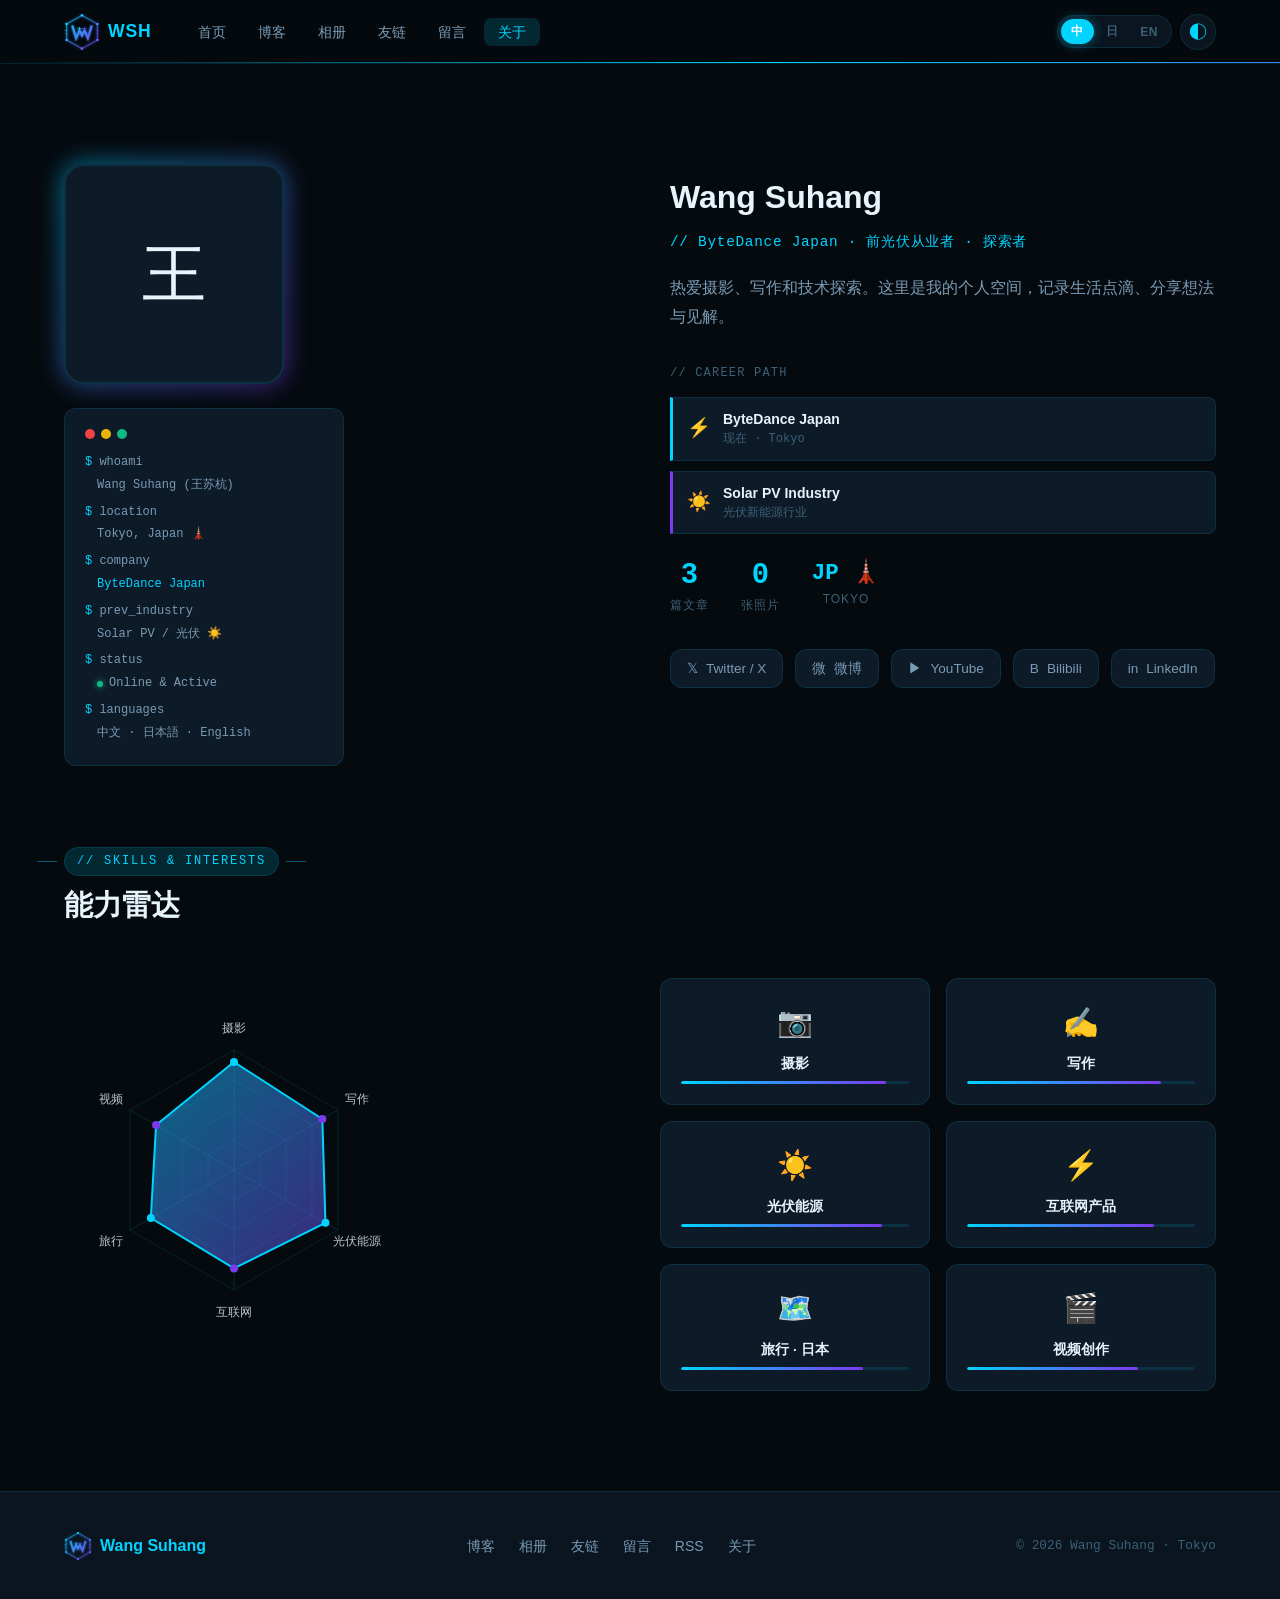
==== commit 351ed174: "Add shooting stars background effect Replaces the removed particle/neural-net system with occasional" ====
--- a/about.html
+++ b/about.html
@@ -211,7 +211,7 @@
   <script src="js/i18n.js"></script>
   <script src="js/theme.js"></script>
   <script src="js/matrix.js?v=3"></script>
-  <script src="js/particles.js"></script>
+  <script src="js/shooting-stars.js"></script>
   <script src="js/demo-data.js"></script>
   <script src="js/main.js"></script>
   <script src="js/video.js"></script>
--- a/css/main.css
+++ b/css/main.css
@@ -1637,6 +1637,14 @@
   .nav-links { display: none; }
   .menu-toggle { display: flex; }
 
+  /* Hide less important nav buttons on mobile */
+  .fx-toggle { display: none !important; }
+  .bg-switcher-btn { display: none !important; }
+
+  /* Make lang switcher more compact */
+  .lang-switcher { padding: 2px; gap: 1px; }
+  .lang-btn { padding: 3px 7px; font-size: 0.7rem; }
+
   .hero-title { font-size: 2.2rem; }
 
   .posts-grid { grid-template-columns: 1fr; }
--- a/css/tech.css
+++ b/css/tech.css
@@ -22,23 +22,7 @@
   opacity: 1;
 }
 
-/* ── Scan-line sweep on hero ── */
-.hero::after {
-  content: '';
-  position: absolute;
-  top: 0; left: 0; right: 0;
-  height: 2px;
-  background: linear-gradient(90deg, transparent 0%, rgba(0,212,255,0.6) 50%, transparent 100%);
-  animation: scanSweep 6s linear infinite;
-  pointer-events: none;
-  z-index: 2;
-}
-@keyframes scanSweep {
-  0%   { top: 0%;   opacity: 0; }
-  5%   { opacity: 1; }
-  95%  { opacity: 1; }
-  100% { top: 100%; opacity: 0; }
-}
+/* ── Scan-line sweep on hero — disabled ── */
 
 /* ── Hexagonal grid on section-dark ── */
 .section-dark {
